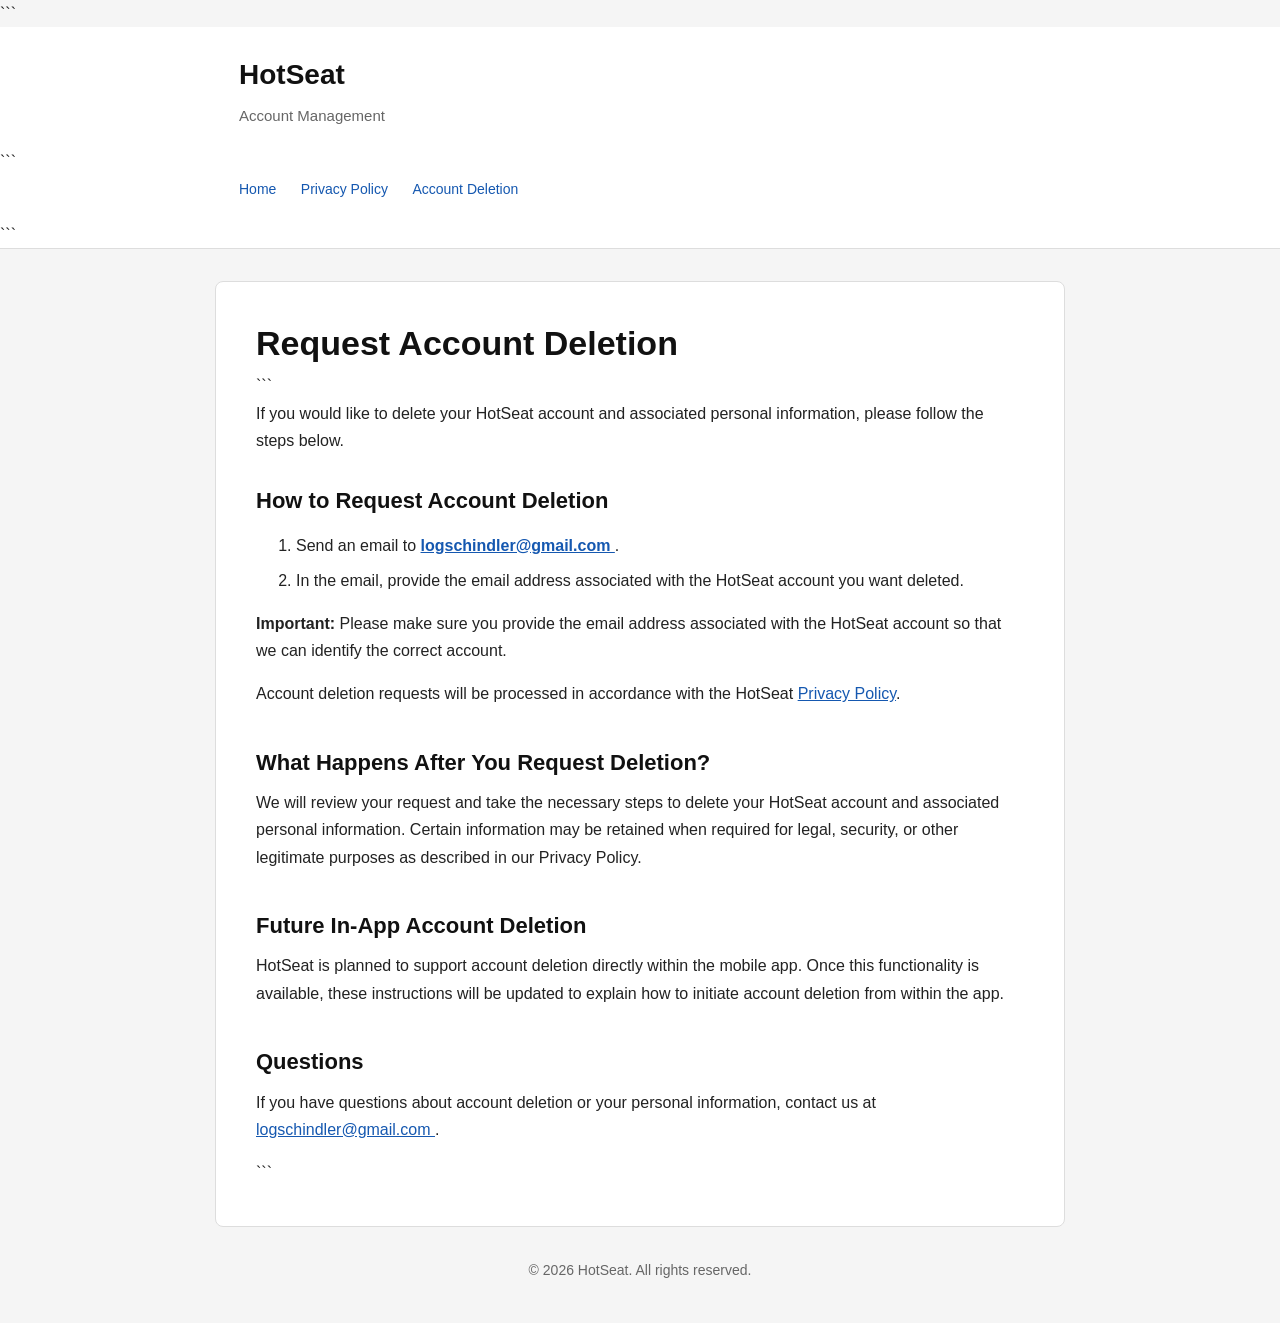
==== account-deletion.html @ c4a19631 "Create privacy and account deletion website" ====
<!DOCTYPE html>

<html lang="en">

<head>
    <meta charset="UTF-8">
    <meta name="viewport" content="width=device-width, initial-scale=1.0">

    ```
    <title>Account Deletion | HotSeat</title>

    <meta name="description"
        content="Instructions for requesting deletion of your HotSeat account and associated data.">

    <link rel="stylesheet" href="style.css">

</head>

<body>

    <header>
        <div class="header-content">
            <p class="brand">HotSeat</p>
            <p class="subtitle">Account Management</p>
        </div>

        ```
        <nav aria-label="Main navigation">
            <a href="index.html">Home</a>
            <a href="privacy.html">Privacy Policy</a>
            <a href="account-deletion.html">Account Deletion</a>
        </nav>
        ```

    </header>

    <main>
        <h1>Request Account Deletion</h1>

        ```
        <p>
            If you would like to delete your HotSeat account and associated
            personal information, please follow the steps below.
        </p>

        <h2>How to Request Account Deletion</h2>

        <ol>
            <li>
                Send an email to
                <a class="email" href="mailto:logschindler@gmail.com">
                    logschindler@gmail.com
                </a>.
            </li>

            <li>
                In the email, provide the email address associated with
                the HotSeat account you want deleted.
            </li>
        </ol>

        <div class="notice">
            <p>
                <strong>Important:</strong>
                Please make sure you provide the email address associated
                with the HotSeat account so that we can identify the correct
                account.
            </p>

            <p>
                Account deletion requests will be processed in accordance
                with the HotSeat
                <a href="privacy.html">Privacy Policy</a>.
            </p>
        </div>

        <h2>What Happens After You Request Deletion?</h2>

        <p>
            We will review your request and take the necessary steps to
            delete your HotSeat account and associated personal information.
            Certain information may be retained when required for legal,
            security, or other legitimate purposes as described in our
            Privacy Policy.
        </p>

        <h2>Future In-App Account Deletion</h2>

        <p>
            HotSeat is planned to support account deletion directly within
            the mobile app. Once this functionality is available, these
            instructions will be updated to explain how to initiate account
            deletion from within the app.
        </p>

        <h2>Questions</h2>

        <p>
            If you have questions about account deletion or your personal
            information, contact us at
            <a href="mailto:logschindler@gmail.com">
                logschindler@gmail.com
            </a>.
        </p>
        ```

    </main>

    <footer>
        &copy; 2026 HotSeat. All rights reserved.
    </footer>

</body>

</html>
---- style.css ----
:root {
    --background: #f5f5f5;
    --surface: #ffffff;
    --text: #222222;
    --muted-text: #666666;
    --heading: #111111;
    --border: #dddddd;
    --link: #1558b0;
    --max-width: 850px;
}

* {
    box-sizing: border-box;
}

html {
    scroll-behavior: smooth;
}

body {
    margin: 0;
    background: var(--background);
    color: var(--text);
    font-family:
        -apple-system,
        BlinkMacSystemFont,
        "Segoe UI",
        Roboto,
        Helvetica,
        Arial,
        sans-serif;
    font-size: 16px;
    line-height: 1.7;
}

header {
    background: var(--surface);
    border-bottom: 1px solid var(--border);
}

.header-content {
    max-width: var(--max-width);
    margin: 0 auto;
    padding: 24px 24px 20px;
}

.brand {
    margin: 0;
    color: var(--heading);
    font-size: 28px;
    font-weight: 700;
}

.subtitle {
    margin: 4px 0 0;
    color: var(--muted-text);
    font-size: 15px;
}

nav {
    max-width: var(--max-width);
    margin: 0 auto;
    padding: 0 24px 18px;
}

nav a {
    margin-right: 20px;
    color: var(--link);
    font-size: 14px;
    text-decoration: none;
}

nav a:hover,
nav a:focus {
    text-decoration: underline;
}

main {
    max-width: var(--max-width);
    margin: 32px auto;
    padding: 40px;
    background: var(--surface);
    border: 1px solid var(--border);
    border-radius: 8px;
}

h1 {
    margin-top: 0;
    margin-bottom: 8px;
    color: var(--heading);
    font-size: 34px;
    line-height: 1.25;
}

h2 {
    margin-top: 40px;
    margin-bottom: 12px;
    color: var(--heading);
    font-size: 22px;
    line-height: 1.35;
}

h2:first-of-type {
    margin-top: 32px;
}

p {
    margin: 0 0 16px;
}

ul {
    margin-top: 8px;
    margin-bottom: 20px;
    padding-left: 28px;
}

li {
    margin-bottom: 8px;
}

a {
    color: var(--link);
}

.last-updated {
    margin-bottom: 28px;
    color: var(--muted-text);
    font-size: 14px;
}

.contact {
    padding: 20px;
    background: #f7f7f7;
    border: 1px solid var(--border);
    border-radius: 6px;
}

.email {
    font-weight: 600;
}

footer {
    max-width: var(--max-width);
    margin: 0 auto;
    padding: 0 24px 40px;
    color: var(--muted-text);
    font-size: 14px;
    text-align: center;
}

@media (max-width: 600px) {
    body {
        font-size: 15px;
    }

    .header-content {
        padding: 20px;
    }

    nav {
        padding: 0 20px 16px;
    }

    nav a {
        display: inline-block;
        margin-bottom: 8px;
    }

    main {
        margin: 16px 12px;
        padding: 24px 20px;
        border-radius: 6px;
    }

    h1 {
        font-size: 28px;
    }

    h2 {
        font-size: 20px;
        margin-top: 32px;
    }

    footer {
        padding: 0 20px 32px;
    }
}
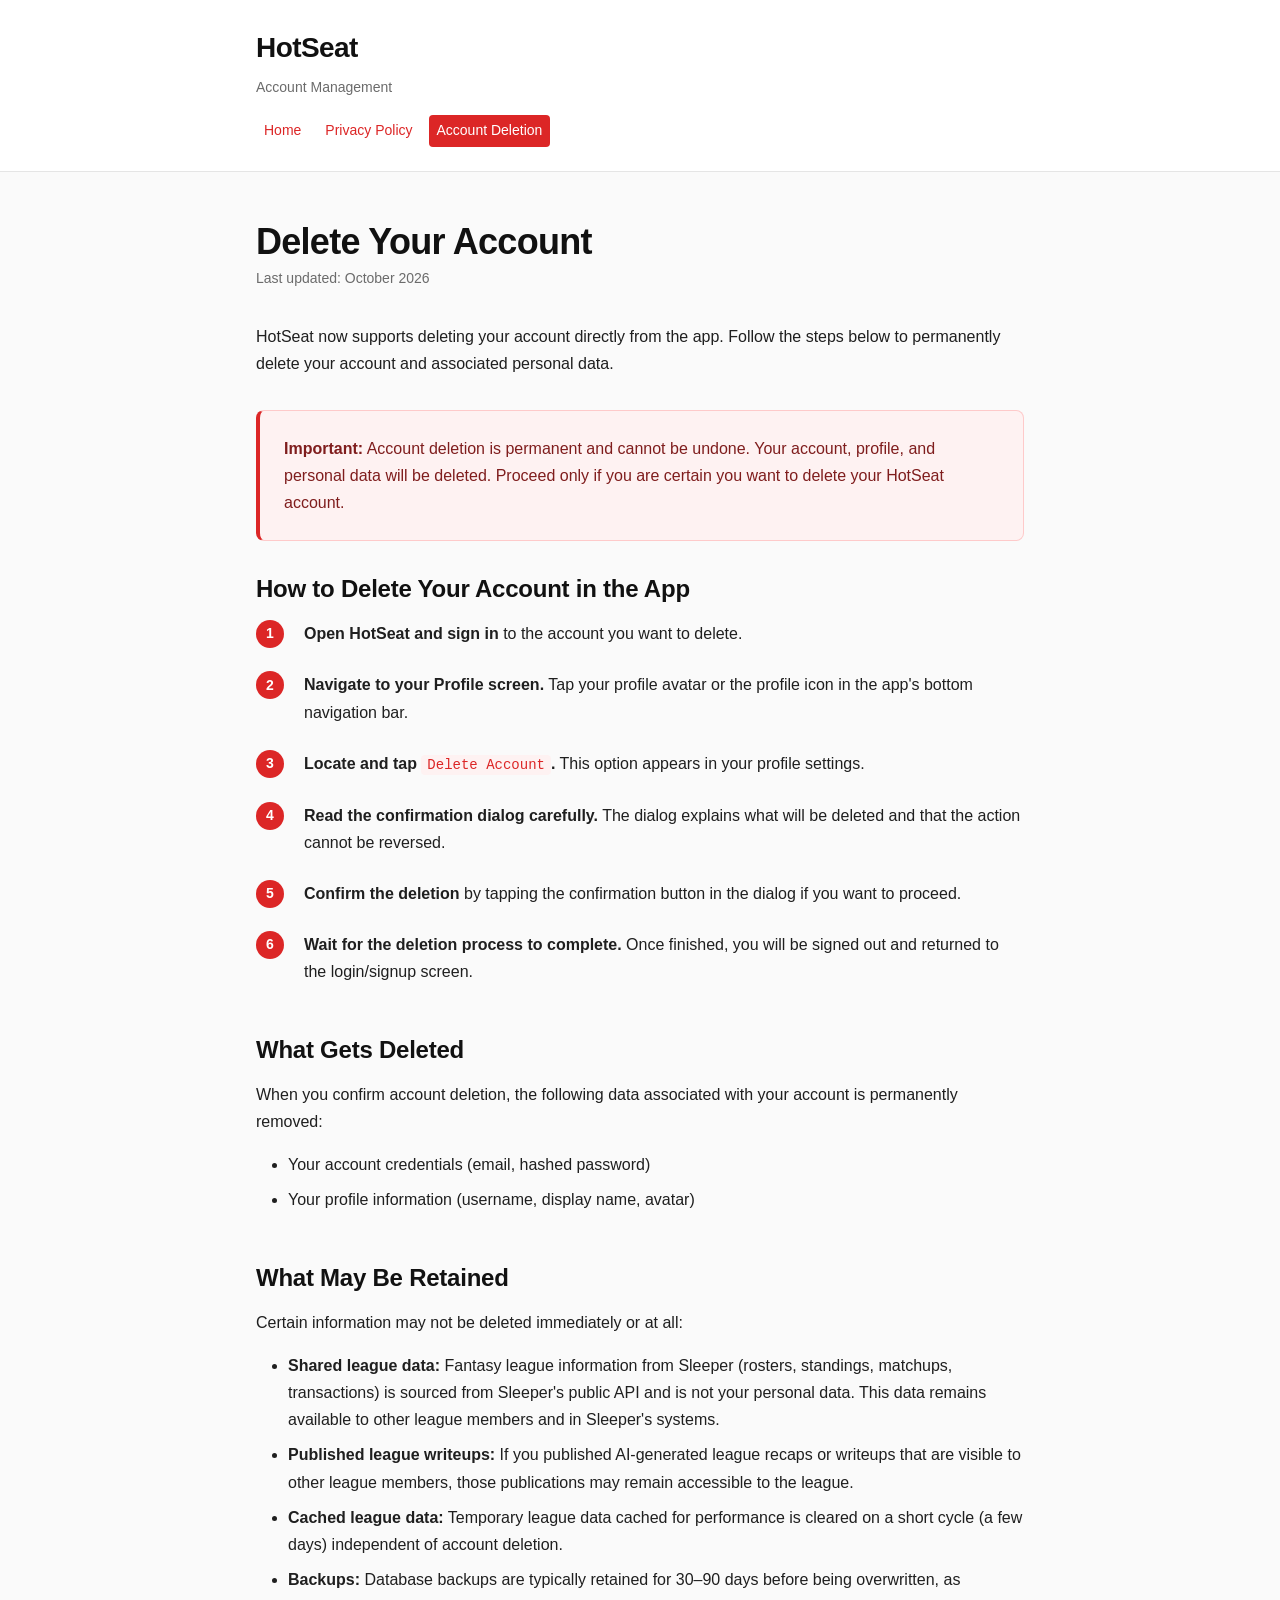
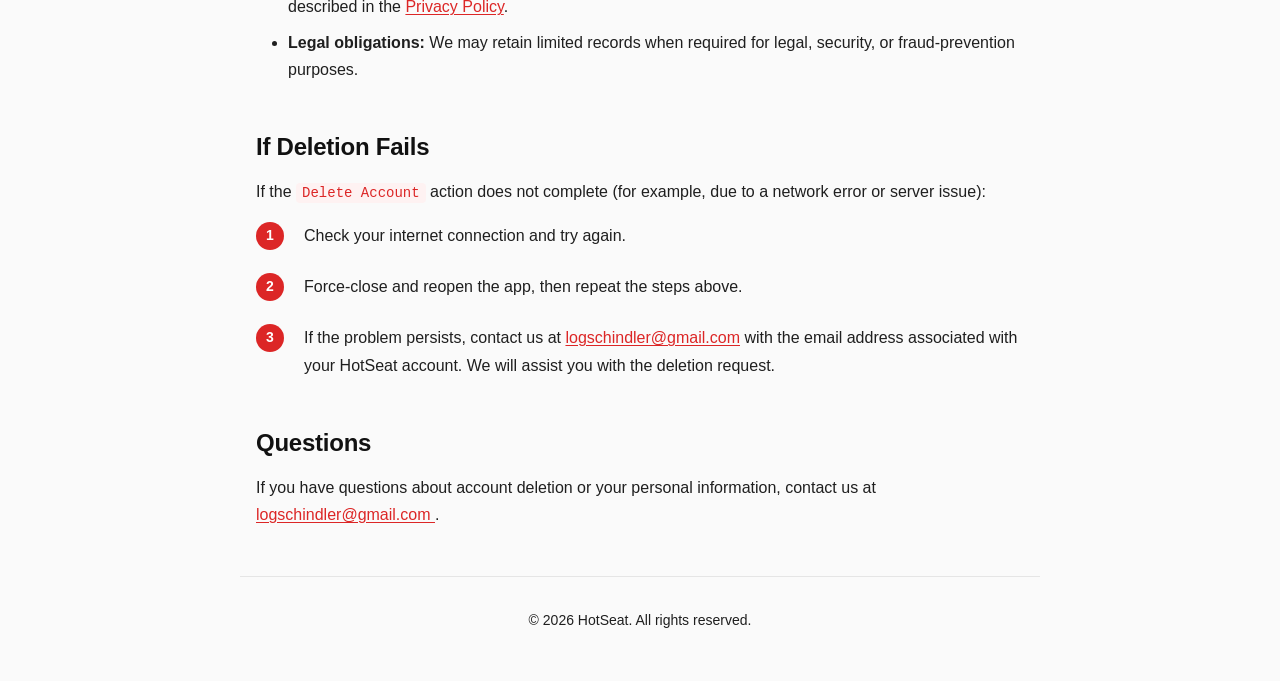
==== commit d6e3c00e: "Update account deletion instructions and website styling" ====
--- a/account-deletion.html
+++ b/account-deletion.html
@@ -6,11 +6,9 @@
     <meta charset="UTF-8">
     <meta name="viewport" content="width=device-width, initial-scale=1.0">
 
-    ```
     <title>Account Deletion | HotSeat</title>
 
-    <meta name="description"
-        content="Instructions for requesting deletion of your HotSeat account and associated data.">
+    <meta name="description" content="Instructions for deleting your HotSeat account directly from the app.">
 
     <link rel="stylesheet" href="style.css">
 
@@ -18,96 +16,125 @@
 
 <body>
 
-    <header>
+    <header class="site-header">
         <div class="header-content">
             <p class="brand">HotSeat</p>
             <p class="subtitle">Account Management</p>
         </div>
 
-        ```
-        <nav aria-label="Main navigation">
+        <nav class="main-nav" aria-label="Main navigation">
             <a href="index.html">Home</a>
             <a href="privacy.html">Privacy Policy</a>
-            <a href="account-deletion.html">Account Deletion</a>
+            <a href="account-deletion.html" aria-current="page">Account Deletion</a>
         </nav>
-        ```
 
     </header>
 
-    <main>
-        <h1>Request Account Deletion</h1>
+    <main class="page-content">
+        <h1>Delete Your Account</h1>
 
-        ```
-        <p>
-            If you would like to delete your HotSeat account and associated
-            personal information, please follow the steps below.
+        <p class="last-updated">
+            Last updated: October 2026
         </p>
 
-        <h2>How to Request Account Deletion</h2>
+        <p>
+            HotSeat now supports deleting your account directly from the app. Follow the steps below to permanently
+            delete your account and associated personal data.
+        </p>
 
-        <ol>
+        <div class="warning-banner" role="alert">
+            <p><strong>Important:</strong> Account deletion is permanent and cannot be undone. Your account, profile,
+                and personal data will be deleted. Proceed only if you are certain you want to delete your HotSeat
+                account.</p>
+        </div>
+
+        <h2>How to Delete Your Account in the App</h2>
+
+        <ol class="steps">
             <li>
-                Send an email to
-                <a class="email" href="mailto:logschindler@gmail.com">
-                    logschindler@gmail.com
-                </a>.
+                <strong>Open HotSeat and sign in</strong> to the account you want to delete.
             </li>
-
             <li>
-                In the email, provide the email address associated with
-                the HotSeat account you want deleted.
+                <strong>Navigate to your Profile screen.</strong> Tap your profile avatar or the profile icon in the
+                app's bottom navigation bar.
+            </li>
+            <li>
+                <strong>Locate and tap <span class="ui-label">Delete Account</span>.</strong> This option appears in
+                your profile settings.
+            </li>
+            <li>
+                <strong>Read the confirmation dialog carefully.</strong> The dialog explains what will be deleted and
+                that the action cannot be reversed.
+            </li>
+            <li>
+                <strong>Confirm the deletion</strong> by tapping the confirmation button in the dialog if you want to
+                proceed.
+            </li>
+            <li>
+                <strong>Wait for the deletion process to complete.</strong> Once finished, you will be signed out and
+                returned to the login/signup screen.
             </li>
         </ol>
 
-        <div class="notice">
-            <p>
-                <strong>Important:</strong>
-                Please make sure you provide the email address associated
-                with the HotSeat account so that we can identify the correct
-                account.
-            </p>
-
-            <p>
-                Account deletion requests will be processed in accordance
-                with the HotSeat
-                <a href="privacy.html">Privacy Policy</a>.
-            </p>
-        </div>
-
-        <h2>What Happens After You Request Deletion?</h2>
+        <h2>What Gets Deleted</h2>
 
         <p>
-            We will review your request and take the necessary steps to
-            delete your HotSeat account and associated personal information.
-            Certain information may be retained when required for legal,
-            security, or other legitimate purposes as described in our
-            Privacy Policy.
+            When you confirm account deletion, the following data associated with your account is permanently removed:
         </p>
 
-        <h2>Future In-App Account Deletion</h2>
+        <ul>
+            <li>Your account credentials (email, hashed password)</li>
+            <li>Your profile information (username, display name, avatar)</li>
+        </ul>
+
+        <h2>What May Be Retained</h2>
 
         <p>
-            HotSeat is planned to support account deletion directly within
-            the mobile app. Once this functionality is available, these
-            instructions will be updated to explain how to initiate account
-            deletion from within the app.
+            Certain information may not be deleted immediately or at all:
         </p>
+
+        <ul>
+            <li><strong>Shared league data:</strong> Fantasy league information from Sleeper (rosters, standings,
+                matchups, transactions) is sourced from Sleeper's public API and is not your personal data. This data
+                remains available to other league members and in Sleeper's systems.</li>
+            <li><strong>Published league writeups:</strong> If you published AI-generated league recaps or writeups that
+                are visible to other league members, those publications may remain accessible to the league.</li>
+            <li><strong>Cached league data:</strong> Temporary league data cached for performance is cleared on a short
+                cycle (a few days) independent of account deletion.</li>
+            <li><strong>Backups:</strong> Database backups are typically retained for 30–90 days before being
+                overwritten, as described in the <a href="privacy.html">Privacy Policy</a>.</li>
+            <li><strong>Legal obligations:</strong> We may retain limited records when required for legal, security, or
+                fraud-prevention purposes.</li>
+        </ul>
+
+        <h2>If Deletion Fails</h2>
+
+        <p>
+            If the <span class="ui-label">Delete Account</span> action does not complete (for example, due to a network
+            error or server issue):
+        </p>
+
+        <ol class="steps">
+            <li>Check your internet connection and try again.</li>
+            <li>Force-close and reopen the app, then repeat the steps above.</li>
+            <li>If the problem persists, contact us at <a
+                    href="mailto:logschindler@gmail.com">logschindler@gmail.com</a> with the email address associated
+                with your HotSeat account. We will assist you with the deletion request.</li>
+        </ol>
 
         <h2>Questions</h2>
 
         <p>
-            If you have questions about account deletion or your personal
-            information, contact us at
+            If you have questions about account deletion or your personal information, contact us at
             <a href="mailto:logschindler@gmail.com">
                 logschindler@gmail.com
             </a>.
         </p>
-        ```
 
     </main>
 
-    <footer>
-        &copy; 2026 HotSeat. All rights reserved.
+    <footer class="site-footer">
+        <p>&copy; 2026 HotSeat. All rights reserved.</p>
     </footer>
 
 </body>
--- a/style.css
+++ b/style.css
@@ -1,15 +1,63 @@
+/* HotSeat Privacy Website Styles */
+/* Brand color: HotSeat Red */
 :root {
-    --background: #f5f5f5;
+    --brand-red: #dc2626;
+    --brand-red-hover: #b91c1c;
+    --brand-red-light: #fef2f2;
+    --brand-red-focus: rgba(220, 38, 38, 0.25);
+
+    --background: #fafafa;
     --surface: #ffffff;
-    --text: #222222;
-    --muted-text: #666666;
+    --text: #1f1f1f;
+    --muted-text: #6b6b6b;
     --heading: #111111;
-    --border: #dddddd;
-    --link: #1558b0;
-    --max-width: 850px;
-}
-
-* {
+    --border: #e5e5e5;
+    --border-strong: #d4d4d4;
+
+    --max-width: 800px;
+    --header-height: auto;
+    --spacing-xs: 4px;
+    --spacing-sm: 8px;
+    --spacing-md: 16px;
+    --spacing-lg: 24px;
+    --spacing-xl: 32px;
+    --spacing-2xl: 48px;
+
+    --radius-sm: 4px;
+    --radius-md: 8px;
+    --radius-lg: 12px;
+    --radius-full: 9999px;
+
+    --shadow-sm: 0 1px 2px rgba(0, 0, 0, 0.05);
+    --shadow-md: 0 4px 6px -1px rgba(0, 0, 0, 0.1), 0 2px 4px -2px rgba(0, 0, 0, 0.1);
+    --shadow-lg: 0 10px 15px -3px rgba(0, 0, 0, 0.1), 0 4px 6px -4px rgba(0, 0, 0, 0.1);
+
+    --font-sans: -apple-system, BlinkMacSystemFont, "Segoe UI", Roboto, "Helvetica Neue", Arial, sans-serif;
+    --font-mono: ui-monospace, SFMono-Regular, "SF Mono", Menlo, Consolas, "Liberation Mono", monospace;
+
+    --transition-fast: 150ms ease;
+    --transition-normal: 250ms ease;
+}
+
+@media (prefers-reduced-motion: reduce) {
+    :root {
+        --transition-fast: 0ms;
+        --transition-normal: 0ms;
+    }
+
+    *,
+    *::before,
+    *::after {
+        animation-duration: 0.01ms !important;
+        animation-iteration-count: 1 !important;
+        transition-duration: 0.01ms !important;
+        scroll-behavior: auto !important;
+    }
+}
+
+*,
+*::before,
+*::after {
     box-sizing: border-box;
 }
 
@@ -21,167 +69,432 @@
     margin: 0;
     background: var(--background);
     color: var(--text);
-    font-family:
-        -apple-system,
-        BlinkMacSystemFont,
-        "Segoe UI",
-        Roboto,
-        Helvetica,
-        Arial,
-        sans-serif;
+    font-family: var(--font-sans);
     font-size: 16px;
     line-height: 1.7;
-}
-
-header {
+    -webkit-font-smoothing: antialiased;
+    -moz-osx-font-smoothing: grayscale;
+}
+
+/* Header */
+.site-header {
     background: var(--surface);
     border-bottom: 1px solid var(--border);
+    position: sticky;
+    top: 0;
+    z-index: 100;
 }
 
 .header-content {
     max-width: var(--max-width);
     margin: 0 auto;
-    padding: 24px 24px 20px;
+    padding: var(--spacing-lg) var(--spacing-md) var(--spacing-md);
 }
 
 .brand {
     margin: 0;
     color: var(--heading);
-    font-size: 28px;
+    font-size: 1.75rem;
     font-weight: 700;
+    letter-spacing: -0.02em;
 }
 
 .subtitle {
-    margin: 4px 0 0;
+    margin: var(--spacing-xs) 0 0;
     color: var(--muted-text);
-    font-size: 15px;
-}
-
-nav {
+    font-size: 0.875rem;
+    font-weight: 400;
+}
+
+.main-nav {
     max-width: var(--max-width);
     margin: 0 auto;
-    padding: 0 24px 18px;
-}
-
-nav a {
-    margin-right: 20px;
-    color: var(--link);
-    font-size: 14px;
+    padding: 0 var(--spacing-md) var(--spacing-lg);
+    display: flex;
+    flex-wrap: wrap;
+    gap: var(--spacing-sm);
+}
+
+.main-nav a {
+    color: var(--brand-red);
+    font-size: 0.875rem;
+    font-weight: 500;
     text-decoration: none;
-}
-
-nav a:hover,
-nav a:focus {
+    padding: var(--spacing-xs) var(--spacing-sm);
+    border-radius: var(--radius-sm);
+    transition: background-color var(--transition-fast), color var(--transition-fast);
+}
+
+.main-nav a:hover {
+    background: var(--brand-red-light);
+    color: var(--brand-red-hover);
+    text-decoration: none;
+}
+
+.main-nav a:focus-visible {
+    outline: 2px solid var(--brand-red);
+    outline-offset: 2px;
+    background: var(--brand-red-light);
+}
+
+.main-nav a[aria-current="page"] {
+    background: var(--brand-red);
+    color: var(--surface);
+}
+
+.main-nav a[aria-current="page"]:hover {
+    background: var(--brand-red-hover);
+    color: var(--surface);
+}
+
+/* Main Content */
+.page-content {
+    max-width: var(--max-width);
+    margin: 0 auto;
+    padding: var(--spacing-2xl) var(--spacing-md);
+}
+
+.page-content > h1 {
+    margin-top: 0;
+    margin-bottom: var(--spacing-xs);
+    color: var(--heading);
+    font-size: 2.25rem;
+    font-weight: 700;
+    line-height: 1.2;
+    letter-spacing: -0.02em;
+}
+
+.last-updated {
+    margin-bottom: var(--spacing-xl);
+    color: var(--muted-text);
+    font-size: 0.875rem;
+}
+
+/* Typography */
+h2 {
+    margin-top: var(--spacing-2xl);
+    margin-bottom: var(--spacing-md);
+    color: var(--heading);
+    font-size: 1.5rem;
+    font-weight: 600;
+    line-height: 1.3;
+    letter-spacing: -0.01em;
+}
+
+h2:first-of-type {
+    margin-top: var(--spacing-xl);
+}
+
+h3 {
+    margin-top: var(--spacing-xl);
+    margin-bottom: var(--spacing-sm);
+    color: var(--heading);
+    font-size: 1.125rem;
+    font-weight: 600;
+    line-height: 1.4;
+}
+
+p {
+    margin: 0 0 var(--spacing-md);
+    color: var(--text);
+}
+
+p:last-child {
+    margin-bottom: 0;
+}
+
+a {
+    color: var(--brand-red);
     text-decoration: underline;
-}
-
-main {
-    max-width: var(--max-width);
-    margin: 32px auto;
-    padding: 40px;
+    text-underline-offset: 2px;
+    transition: color var(--transition-fast);
+}
+
+a:hover {
+    color: var(--brand-red-hover);
+}
+
+a:focus-visible {
+    outline: 2px solid var(--brand-red);
+    outline-offset: 2px;
+    border-radius: var(--radius-sm);
+}
+
+/* Lists */
+ul, ol {
+    margin-top: var(--spacing-sm);
+    margin-bottom: var(--spacing-lg);
+    padding-left: var(--spacing-xl);
+}
+
+li {
+    margin-bottom: var(--spacing-sm);
+    line-height: 1.7;
+}
+
+li:last-child {
+    margin-bottom: 0;
+}
+
+li > p {
+    margin-bottom: var(--spacing-sm);
+}
+
+li > p:last-child {
+    margin-bottom: 0;
+}
+
+/* Steps list */
+.steps {
+    counter-reset: step-counter;
+    list-style: none;
+    padding-left: 0;
+}
+
+.steps li {
+    position: relative;
+    padding-left: var(--spacing-2xl);
+    margin-bottom: var(--spacing-lg);
+}
+
+.steps li::before {
+    counter-increment: step-counter;
+    content: counter(step-counter);
+    position: absolute;
+    left: 0;
+    top: 0;
+    width: 28px;
+    height: 28px;
+    background: var(--brand-red);
+    color: var(--surface);
+    border-radius: var(--radius-full);
+    display: flex;
+    align-items: center;
+    justify-content: center;
+    font-weight: 600;
+    font-size: 0.875rem;
+    flex-shrink: 0;
+}
+
+.steps li:last-child {
+    margin-bottom: 0;
+}
+
+/* Warning Banner */
+.warning-banner {
+    background: var(--brand-red-light);
+    border: 1px solid #fecaca;
+    border-left: 4px solid var(--brand-red);
+    border-radius: var(--radius-md);
+    padding: var(--spacing-lg);
+    margin: var(--spacing-xl) 0;
+}
+
+.warning-banner p {
+    margin: 0;
+    color: #7f1d1d;
+    font-weight: 500;
+}
+
+/* UI Labels */
+.ui-label {
+    font-family: var(--font-mono);
+    font-size: 0.875em;
+    background: var(--brand-red-light);
+    color: var(--brand-red);
+    padding: 2px 6px;
+    border-radius: var(--radius-sm);
+    font-weight: 500;
+}
+
+/* Contact Section */
+.contact {
+    background: var(--brand-red-light);
+    border: 1px solid #fecaca;
+    border-radius: var(--radius-lg);
+    padding: var(--spacing-xl);
+    margin-top: var(--spacing-xl);
+}
+
+.contact p {
+    margin-bottom: var(--spacing-md);
+    color: #7f1d1d;
+}
+
+.contact p:last-child {
+    margin-bottom: 0;
+}
+
+.email {
+    font-weight: 600;
+    color: var(--brand-red);
+}
+
+/* Navigation Cards (index page) */
+.nav-card {
+    flex: 1;
+    min-width: 280px;
+    max-width: 100%;
     background: var(--surface);
     border: 1px solid var(--border);
-    border-radius: 8px;
-}
-
-h1 {
-    margin-top: 0;
-    margin-bottom: 8px;
+    border-radius: var(--radius-lg);
+    padding: var(--spacing-lg);
+    text-decoration: none;
+    color: var(--text);
+    transition: border-color var(--transition-fast), box-shadow var(--transition-fast), transform var(--transition-fast);
+    display: flex;
+    flex-direction: column;
+    gap: var(--spacing-xs);
+}
+
+.nav-card:hover {
+    border-color: var(--brand-red);
+    box-shadow: var(--shadow-md);
+    transform: translateY(-2px);
+    color: var(--text);
+    text-decoration: none;
+}
+
+.nav-card:focus-visible {
+    outline: 2px solid var(--brand-red);
+    outline-offset: 2px;
+}
+
+.nav-card strong {
+    font-size: 1.125rem;
+    font-weight: 600;
     color: var(--heading);
-    font-size: 34px;
-    line-height: 1.25;
-}
-
-h2 {
-    margin-top: 40px;
-    margin-bottom: 12px;
-    color: var(--heading);
-    font-size: 22px;
-    line-height: 1.35;
-}
-
-h2:first-of-type {
-    margin-top: 32px;
-}
-
-p {
-    margin: 0 0 16px;
-}
-
-ul {
-    margin-top: 8px;
-    margin-bottom: 20px;
-    padding-left: 28px;
-}
-
-li {
-    margin-bottom: 8px;
-}
-
-a {
-    color: var(--link);
-}
-
-.last-updated {
-    margin-bottom: 28px;
+}
+
+.nav-card span {
+    font-size: 0.875rem;
     color: var(--muted-text);
-    font-size: 14px;
-}
-
-.contact {
-    padding: 20px;
-    background: #f7f7f7;
-    border: 1px solid var(--border);
-    border-radius: 6px;
-}
-
-.email {
-    font-weight: 600;
-}
-
-footer {
+}
+
+/* Footer */
+.site-footer {
     max-width: var(--max-width);
     margin: 0 auto;
-    padding: 0 24px 40px;
+    padding: var(--spacing-xl) var(--spacing-md) var(--spacing-2xl);
     color: var(--muted-text);
-    font-size: 14px;
+    font-size: 0.875rem;
     text-align: center;
-}
-
+    border-top: 1px solid var(--border);
+}
+
+/* Responsive */
 @media (max-width: 600px) {
+    :root {
+        --spacing-xl: 24px;
+        --spacing-2xl: 32px;
+    }
+
     body {
         font-size: 15px;
+        line-height: 1.65;
     }
 
     .header-content {
-        padding: 20px;
-    }
-
-    nav {
-        padding: 0 20px 16px;
-    }
-
-    nav a {
-        display: inline-block;
-        margin-bottom: 8px;
-    }
-
-    main {
-        margin: 16px 12px;
-        padding: 24px 20px;
-        border-radius: 6px;
-    }
-
-    h1 {
-        font-size: 28px;
+        padding: var(--spacing-md) var(--spacing-md) var(--spacing-sm);
+    }
+
+    .brand {
+        font-size: 1.5rem;
+    }
+
+    .subtitle {
+        font-size: 0.8125rem;
+    }
+
+    .main-nav {
+        padding: 0 var(--spacing-md) var(--spacing-md);
+    }
+
+    .main-nav a {
+        font-size: 0.8125rem;
+        padding: var(--spacing-xs) var(--spacing-sm);
+    }
+
+    .page-content {
+        padding: var(--spacing-xl) var(--spacing-md);
+    }
+
+    .page-content > h1 {
+        font-size: 1.75rem;
     }
 
     h2 {
-        font-size: 20px;
-        margin-top: 32px;
-    }
-
-    footer {
-        padding: 0 20px 32px;
+        font-size: 1.25rem;
+        margin-top: var(--spacing-xl);
+    }
+
+    h3 {
+        font-size: 1rem;
+    }
+
+    .steps li {
+        padding-left: var(--spacing-xl);
+    }
+
+    .steps li::before {
+        width: 24px;
+        height: 24px;
+        font-size: 0.75rem;
+    }
+
+    .contact {
+        padding: var(--spacing-lg);
+    }
+
+    .site-footer {
+        padding: var(--spacing-lg) var(--spacing-md) var(--spacing-xl);
+    }
+}
+
+@media (min-width: 601px) and (max-width: 1024px) {
+    .page-content {
+        padding: var(--spacing-2xl) var(--spacing-xl);
+    }
+}
+
+/* High contrast mode adjustments */
+@media (prefers-contrast: high) {
+    :root {
+        --brand-red: #b91c1c;
+        --border: #a3a3a3;
+        --muted-text: #525252;
+    }
+
+    .warning-banner {
+        border-width: 2px;
+    }
+}
+
+/* Print styles */
+@media print {
+    .site-header,
+    .site-footer,
+    .main-nav {
+        display: none;
+    }
+
+    .page-content {
+        max-width: none;
+        padding: 0;
+    }
+
+    .warning-banner {
+        border: 1px solid #000;
+        background: none;
+    }
+
+    a {
+        color: #000;
+        text-decoration: underline;
+    }
+
+    .ui-label {
+        background: none;
+        border: 1px solid #000;
     }
 }
